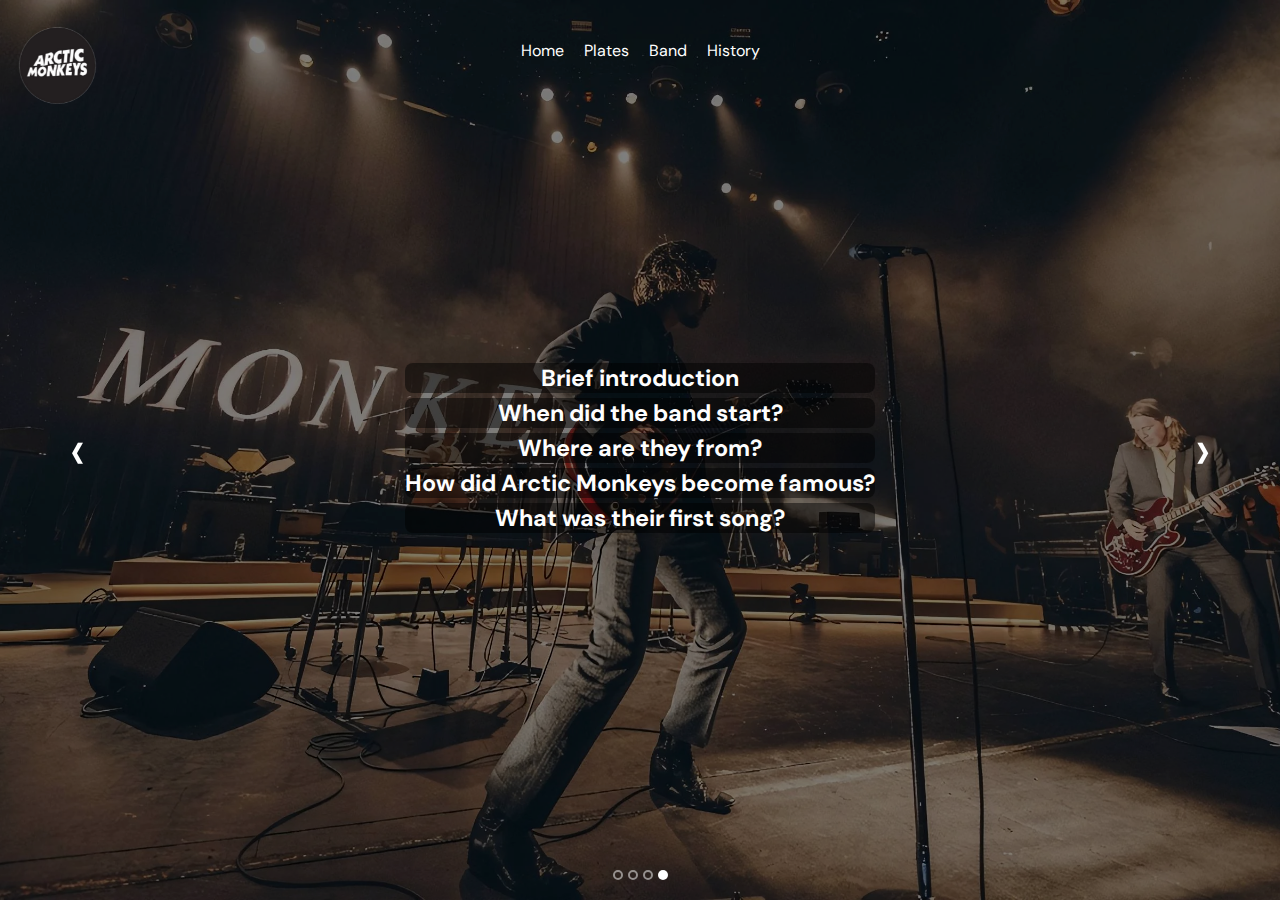
==== history.html @ 73c47a01 "first commit" ====
<!DOCTYPE html>
<html lang="en">
<head>
    <meta charset="UTF-8">
    <meta name="viewport" content="width=device-width, initial-scale=1.0">
    <title>Arctic Monkeys History</title>
    <link href="styles/style_history.css" rel="stylesheet">
    <link href="styles/page_navigation.css" rel="stylesheet">
    <link href="styles/load.css" rel="stylesheet">
    <link href="styles/transition.css" rel="stylesheet">

    <link rel="preconnect" href="https://fonts.googleapis.com">
    <link rel="preconnect" href="https://fonts.gstatic.com" crossorigin>
    <link href="https://fonts.googleapis.com/css2?family=DM+Sans:ital,opsz,wght@0,9..40,100..1000;1,9..40,100..1000&display=swap" rel="stylesheet">

</head>
<body>
    <div id="preloader"></div>
    <div class="transition transition-1 is-active"></div>

    <!-- Background Image Section -->
    <div class="background">
        <nav>
            <a href="index.html"  class="nav-item" >Home</a>
            <a href="plates.html"  class="nav-item" >Plates</a>
            <a href="members.html"  class="nav-item" >Band</a>
            <a href="history.html"  class="nav-item active" >History</a>
            
        </nav>

        <img src="img/pngwing.com.png" alt="Arctic Monkeys Logo" class="vinyl-picture">

        <div class="text_box">
            <div class="text n1">
                <h3>Brief introduction</h3>
                <img src="https://i.giphy.com/media/v1.Y2lkPTc5MGI3NjExcWcwcWcyd3l0b2VkY3ZtNGFhdWJpejE3dmM3Mnhjd21sZjZlZ25oMCZlcD12MV9pbnRlcm5hbF9naWZfYnlfaWQmY3Q9Zw/dgKmzcJtEw2NbOXWzP/giphy.gif" alt="Arctic Monkeys GIF" style="display: none;"">
                <p class="textp" style="display: none;"> 
                    Unless you've been living under a soundproof rock for the last two decades, you will have undoubtedly heard of the legendary Arctic Monkeys. Churning out hits such as 'I Bet You Look Good On The Dancefloor', 'When The Sun Goes Down' and 'R U Mine?', the band have achieved monumental world-wide fame with their ever-changing sound since they burst onto the music scene in 2005.
                    After the release of their seventh album 'The Car', them finishing the UK leg of their tour AND a packed Glastonbury 2023 headline slot, it's a good time to get to know the 'Why'd You Only Call Me When You're High?' legends. Want to know more about what they're working on now? Keep reading...
                </p>
            </div>
            <div class="text n2">
                <h3>When did the band start?</h3>
                <img src="https://i.giphy.com/media/v1.Y2lkPTc5MGI3NjExcnh6OGxqcGJ2YmFndGo3dzBrcHMzcndnNXNwdjJjdG15bjA3NnNtcSZlcD12MV9pbnRlcm5hbF9naWZfYnlfaWQmY3Q9Zw/wzjTxJvKUfhG8/giphy.gif" alt="Arctic Monkeys GIF" style="display: none;"">
                <p class="textp" style="display: none;">
                    Arctic Monkeys started back in 2002, as an instrumental only group. Alex and Matt, who were close friends and neighbours at the time, teamed up with their pal Andy to form the group. After the addition of Jamie, the Arctic Monkeys played their first official gig in 2003 and soon began recording demo tracks.
                </p>
    
            </div>
            <div class="text n3">
                 <h3>Where are they from?</h3>
                 <img src="https://i.giphy.com/media/v1.Y2lkPTc5MGI3NjExMDZ0am9zMnhremRid3RvcXlmcHJ3ajVmbWU0MXh0czhzdXE3dWpkMSZlcD12MV9pbnRlcm5hbF9naWZfYnlfaWQmY3Q9Zw/4TxZJh444pLAk/giphy.gif" alt="Arctic Monkeys GIF" style="display: none;"">
                 <p class="textp" style="display: none;">
                    The Arctic Monkeys are from Sheffield in South Yorkshire, England. The band’s first ever gig in 2003 was at a pub in Sheffield City Centre called The Grapes.
                 </p>
    
            </div>
            <div class="text n4">
                <h3>How did Arctic Monkeys become famous?</h3>
                <img src="https://i.giphy.com/media/v1.Y2lkPTc5MGI3NjExaWNqanF2c3EwMHplNGo4ejFxZmdlZmttcjZ4YmJhdzNwdmpnaGR3MiZlcD12MV9pbnRlcm5hbF9naWZfYnlfaWQmY3Q9Zw/7M132ZOf5rUqY/giphy.gif" alt="Arctic Monkeys GIF" style="display: none;"">
                <p class="textp" style="display: none;">
                    The Arctic Monkeys began to gain popularity as they handed out CDs, containing their 18 demo tracks, at various gigs. The group also gained quite the following on the social media platform MySpace, and are now described as one of the first bands to come to the public’s attention through the Internet.

                    The band’s large following on MySpace aided them in the promotion of their debut EP 'Five Minutes with Arctic Monkeys', which was released in 2005. Following on from this - when performing on the Carling Stage, reserved for unsigned/less known bands, at both Reading and Leeds Festivals, the gang attracted an unusually large crowd.

                    In their early days, Arctic Monkeys would attend, and often play support, at fellow Sheffield band Milburn's gigs. Many fans have since drawn comparisons between the two bands' music, claiming there is a striking similarity between their chords and lyrics.
                </p>
    
            </div>
            <div class="text n5">
                <h3>What was their first song?</h3>
                <img src="https://i.giphy.com/media/v1.Y2lkPTc5MGI3NjExdnRrajNjeGJ6dWs3dDc5Ynl0M3F6eHpjaGs3b3Z1aWhmYWloNmFjdyZlcD12MV9pbnRlcm5hbF9naWZfYnlfaWQmY3Q9Zw/xUPGcgj5L4aifVZdza/giphy.gif" alt="Arctic Monkeys GIF" style="display: none;"">
                <p class="textp"style="display: none;">
                    Despite recording multiple demo tracks from the moment they formed back in 2002, the Arctic Monkeys first official single was the iconic ‘I Bet You Look Good on the Dancefloor’. The debut track was released in October 2005, and flew straight to the Number 1 spot on the UK Singles Chart.

                    The track, which featured on their 2006 debut album ‘Whatever People Say I Am, That's What I'm Not’, was ranked Number 7 on NME's list of The 500 Greatest Songs of All Time and was nominated for multiple awards.
                </p>
            </div>
        </div>

        <button class="close-button" style="display: none;">&times;</button>
        <aside class="whole-text">
            
            <figure class="object">

            </figure>

        </aside>

        <button class="arrow left-arrow">&#8249;</button> <!-- Left Arrow -->
        <button class="arrow right-arrow">&#8250;</button> <!-- Right Arrow -->

        <div class="indicator-container">
            <div class="indicator"></div>
            <div class="indicator"></div>
            <div class="indicator"></div>
            <div class="indicator active"></div>
        </div>
    </div>
    <script src="scripts/nav_script.js"></script>
    <script src="scripts/load_script.js"></script>
    <script src="scripts/transition.js"></script>
    <script src="scripts/history_script.js"></script>
    <script src="scripts/x_button_script.js"></script>


   

</body>
</html>
---- styles/style_history.css ----
* {
    margin: 0;
    padding: 0;
    box-sizing: border-box;
}

body, html {
    height: 100%;
    font-family: Arial, sans-serif;
}

/* Background Image */
.background {   
    height: 100vh;
    display: flex;
    flex-direction: column;
    justify-content: center;
    align-items: center;
    text-align: center;
    position: relative;
}

.background::before{
    content: "";
    position: absolute;
    top: 0;
    left: 0;
    width: 100%;
    height: 100%;
    background-image: url('../img/history.webp');
    background-size: cover;
    background-position: center;
    filter: brightness(0.5) contrast(1.1); /* Apply filter only to the background image */
    z-index: -2;
}
.text_box{
    color: white;
    font-family: "DM Sans", sans-serif;
    font-optical-sizing: auto;
    font-style: normal;
    font-size: 20px;
    cursor: pointer;
}

h3 {
    color: #fefefe;
    position: relative;
    margin-bottom: 5px;  /* Padding to create space inside the background */
    z-index: 1;
    transition: color 0.3s ease, margin-bottom 0.3s ease, margin-top 0.3s ease;
}

h3::before{
    content: "";
    width: 100%;
    height: 100%;
    position: absolute;
    top: 0;
    left: 0;
    background-color: rgba(0, 0, 0, 0.8);
    border-radius: 8px;  /* Rounded corners */
    opacity: 0.6;  /* White background with 80% opacity */
    z-index: -1;
    transition: background-color 0.3s ease, opacity 0.3s ease;
}

h3:hover {
    color: #a6a087;  /* Change text color on hover */
    transform: scale(1.1);
    margin-bottom: 10px;
    margin-top: 10px;
}

h3:hover::before {  
    background-color: rgba(0, 0, 0, 0.8);  /* Darken the background on hover */
    opacity: 0.8;  /* Make the background more opaque */
}

.text.hidden {
    opacity: 0;
    pointer-events: none;
    transition: opacity 0.3s ease;
}

/* Styles for the scrollable aside */
aside.whole-text {
    width: 80%;  /* Adjust the width as needed */
    max-height: 100vh;  /* Fixed height for scrolling */
    background-color: rgba(0, 0, 0, 0.8);  /* Light background for readability */
    border: 15px;
    border-color: rgba(0, 0, 0, 0);
    border-radius: 10px;  /* Rounded corners */
    padding: 20px;
    top: 15%;
    border-style:solid;
    left: 10%;
    right: 10%;
    bottom: 8%;
    overflow-y: auto;
    justify-content: center;
    align-items: center;
    box-shadow: 0px 4px 10px rgba(0, 0, 0, 0.2);  
    position: absolute;
    display: none;
}

/* Styles for the GIF */
aside.whole-text .object {
    width: 100%;
    height: auto;
    margin-bottom: 20px;  /* Space between the GIF and the text */
}

aside.whole-text img {
    width: 100%;  
    height: auto; 
    border-radius: 10px;  
}

/* Styles for the text in aside */
aside.whole-text p {
    color: #ffffff;
    font-size: 16px;
    line-height: 1.6;
    font-family: "DM Sans", sans-serif;
    text-align: left;
}

.slider-container {
    overflow: hidden;
}

.slider-content {
    display: flex;
    transition: transform 0.3s ease-in-out;
}

.slider-content > .object {
    margin: 20px 0;  /* Top and bottom space for sliding elements */
    padding: 0;
    transition: margin 0.3s ease-in-out;
}

::-webkit-scrollbar {
    width: 12px; /* Width of the scrollbar */
    border-radius: 20px;
}

::-webkit-scrollbar-thumb {
    background-color: #888; /* Color of the draggable part of the scrollbar */
    border-radius: 6px; /* Rounded corners for the scrollbar thumb */
}

::-webkit-scrollbar-thumb:hover {
    background-color: #b3b1b1; /* Color of the scrollbar thumb on hover */
}

::-webkit-scrollbar-track {
    background: #3e3e3e; /* Background of the scrollbar track */
    border-radius: 20px;
}

.close-button {
    position: absolute;
    background-color: rgba(0, 0, 0, 0.8);
    border-radius: 10px;
    width: 3%;
    color: white;
    font-size: 30px;
    border: none;
    cursor: pointer;
    z-index: 4;
    right: 10%;
    top: 9%;
}

.close-button:hover {
    color: #a6a087;  /* Color change on hover */
}
---- styles/page_navigation.css ----
/* Navigation Menu */
nav {
    position: absolute;
    top: 40px;
    left: 50%;
    transform: translateX(-50%);
    display: flex;
    gap: 20px;
}

nav a {
    color: white;
    text-decoration: none;
    font-size: 16px;
    font-weight: 400;
    font-family: "DM Sans", sans-serif;
    font-optical-sizing: auto;
    font-style: normal;
    transition: color 0.3s ease;
}

nav a:hover {
    color: rgba(255, 255, 255, 0.3);
}

.indicator-container {
    display: flex;
    justify-content: center;
    position: fixed; /* Fixed position at the bottom */
    bottom: 20px; /* Distance from the bottom of the screen */
    gap: 5px; /* Space between dots */
}

/* Dot Indicators */
.indicator {
    height: 10px; /* Height of the dot */
    width: 10px; /* Width of the dot */
    border-color: rgba(255, 255, 255, 0.5); /* Color of the dot */
    border-radius: 50%; /* Make it a circle */;
    border-style: solid;
    border-width: 2px;
    transition: background-color 0.3s ease; /* Smooth transition for the dot */
}

.indicator.active {
    background-color: white; /* Highlight active dot */
}


.arrow {
    position: fixed; /* Fixed position on the sides */
    top: 50%;
    transform: translateY(-50%);
    border: none;
    padding: 10px;
    cursor: pointer;
    z-index: 1;
    font-size: 60px; /* Arrow size */
    color: white;
    background: transparent; /* Make background transparent */
    transition: color 0.3s ease; /* Smooth color transition on hover */
    font-family: "DM Sans", sans-serif;
    font-optical-sizing: auto;
    font-style: normal;
}

.arrow:hover{
    color: rgba(255, 255, 255, 0.3);
}

.left-arrow {
    left: 60px; /* Position left */
}

.right-arrow {
    right: 60px; /* Position right */
}

.right-arrow,
.left-arrow {
    opacity: 1; /* Default opacity */
    transition: opacity 0.3s ease; /* Transition for smooth fade-out */
}

.right-arrow.hidden,
.left-arrow.hidden {
    opacity: 0; /* Fade out opacity */
    pointer-events: none; /* Prevent interaction when hidden */
}

/* Arctic Monkeys Vinyl Text */
.vinyl-picture {
    position: fixed; 
    top: 3%; 
    left: 1.5%; 
    width: 6%; 
    height: auto; 
    z-index: 98; 
    transition: transform 0.3s ease; 
}

.vinyl-picture:hover {
    transform: scale(1.1); /* Scale up slightly when hovered */
}
---- styles/load.css ----
#preloader{
    background: #000 url(../img/giphy.gif) no-repeat center center;
    background-size: 15%; /* Cover the whole screen */
    background-position: center; /* Center the background */
    height: 100vh;
    width: 100%;
    position: fixed;
    z-index: 100;
}
---- styles/transition.css ----
.transition-1{
    position: fixed;
    top: 0;
    left: 0;
    right: 0;
    bottom: 0;
    z-index: 99;
    background-color: #000;
    opacity: 0;
    pointer-events: none;
    transition: 0.5s ease-out;
    
}

.transition-1.is-active {
    opacity: 1;
    pointer-events: all;
}
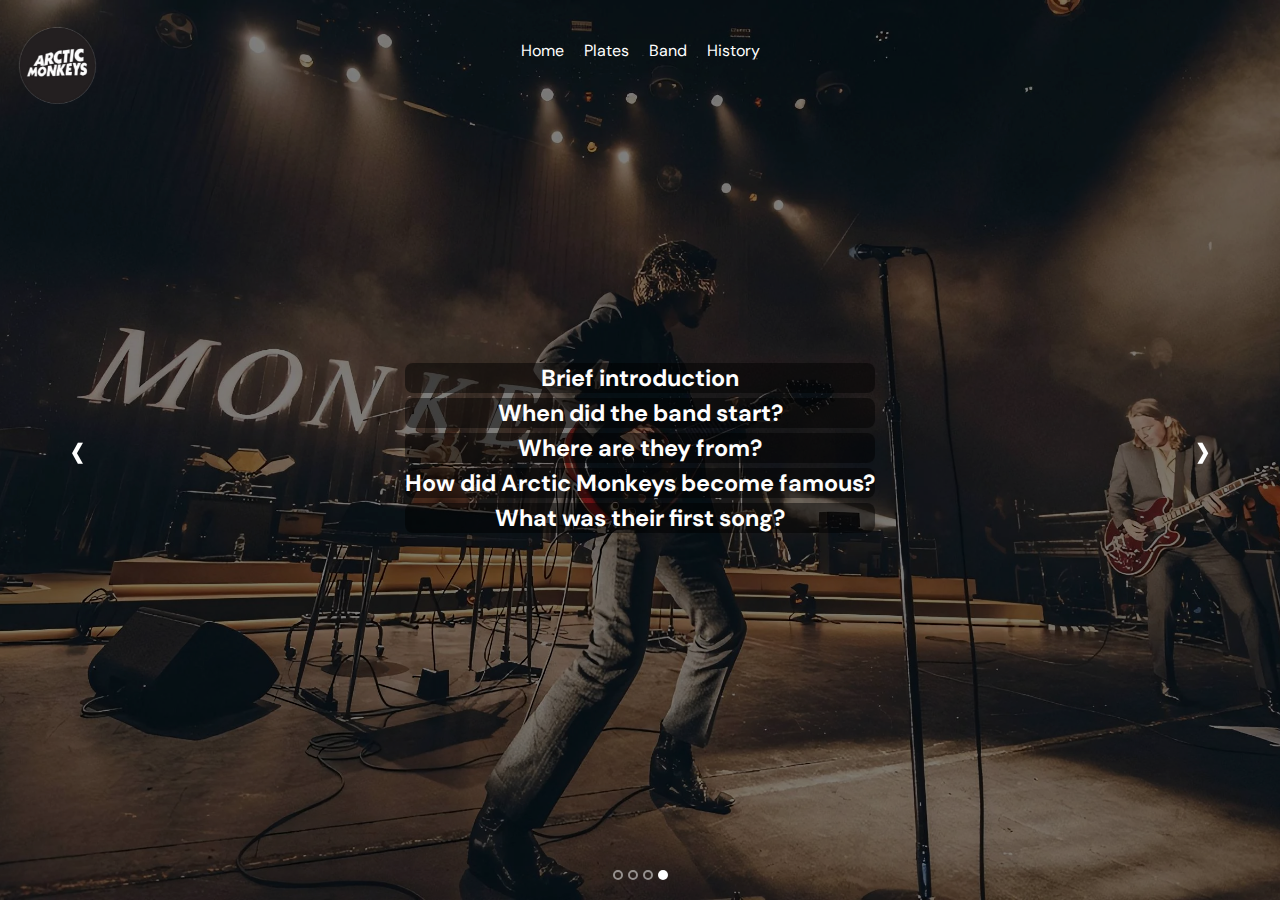
==== commit 687f3fa9: "first commit" ====
--- a/history.html
+++ b/history.html
@@ -4,6 +4,7 @@
     <meta charset="UTF-8">
     <meta name="viewport" content="width=device-width, initial-scale=1.0">
     <title>Arctic Monkeys History</title>
+    <link rel="icon" href="img/pngwing.com.png" type="image/x-icon">
     <link href="styles/style_history.css" rel="stylesheet">
     <link href="styles/page_navigation.css" rel="stylesheet">
     <link href="styles/load.css" rel="stylesheet">
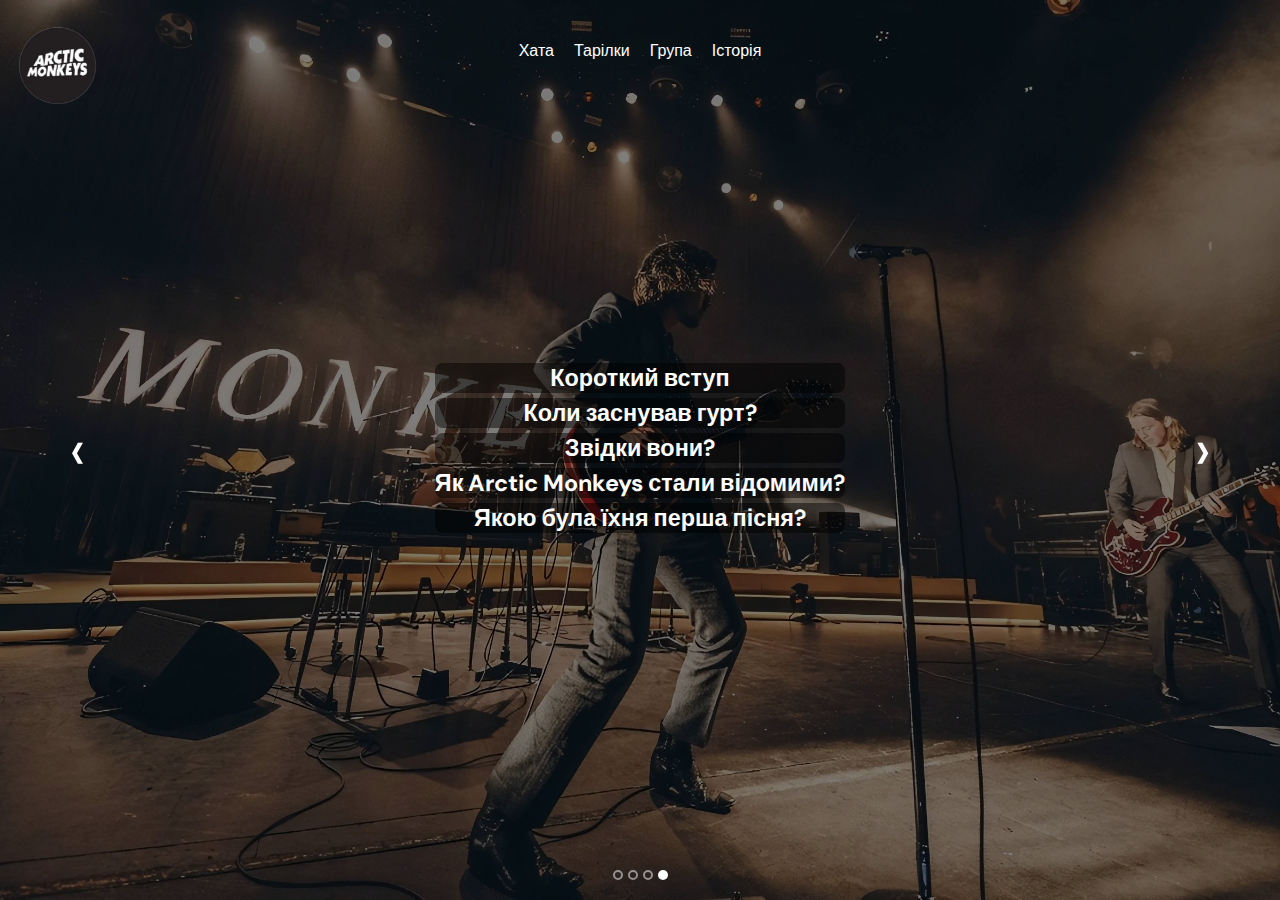
==== commit 8132f64f: "translated text" ====
--- a/history.html
+++ b/history.html
@@ -22,59 +22,61 @@
     <!-- Background Image Section -->
     <div class="background">
         <nav>
-            <a href="index.html"  class="nav-item" >Home</a>
-            <a href="plates.html"  class="nav-item" >Plates</a>
-            <a href="members.html"  class="nav-item" >Band</a>
-            <a href="history.html"  class="nav-item active" >History</a>
+            <a href="index.html"  class="nav-item" >Хата</a>
+            <a href="plates.html"  class="nav-item" >Тарілки</a>
+            <a href="members.html"  class="nav-item" >Група</a>
+            <a href="history.html"  class="nav-item active" >Історія</a>
             
         </nav>
 
-        <img src="img/pngwing.com.png" alt="Arctic Monkeys Logo" class="vinyl-picture">
+        <a href="index.html">
+            <img src="img/pngwing.com.png" alt="Arctic Monkeys Logo" class="vinyl-picture">
+        </a>
 
         <div class="text_box">
             <div class="text n1">
-                <h3>Brief introduction</h3>
+                <h3>Короткий вступ</h3>
                 <img src="https://i.giphy.com/media/v1.Y2lkPTc5MGI3NjExcWcwcWcyd3l0b2VkY3ZtNGFhdWJpejE3dmM3Mnhjd21sZjZlZ25oMCZlcD12MV9pbnRlcm5hbF9naWZfYnlfaWQmY3Q9Zw/dgKmzcJtEw2NbOXWzP/giphy.gif" alt="Arctic Monkeys GIF" style="display: none;"">
                 <p class="textp" style="display: none;"> 
-                    Unless you've been living under a soundproof rock for the last two decades, you will have undoubtedly heard of the legendary Arctic Monkeys. Churning out hits such as 'I Bet You Look Good On The Dancefloor', 'When The Sun Goes Down' and 'R U Mine?', the band have achieved monumental world-wide fame with their ever-changing sound since they burst onto the music scene in 2005.
-                    After the release of their seventh album 'The Car', them finishing the UK leg of their tour AND a packed Glastonbury 2023 headline slot, it's a good time to get to know the 'Why'd You Only Call Me When You're High?' legends. Want to know more about what they're working on now? Keep reading...
+                    Якщо ви не жили під звуконепроникною скелею останні два десятиліття, ви, безсумнівно, чули про легендарних Arctic Monkeys. Випускаючи такі хіти, як «I Bet You Look Good On The Dancefloor», «When The Sun Goes Down» і «R U Mine?», гурт здобув монументальну всесвітню популярність завдяки своєму звучанню, яке постійно змінюється, відтоді як вони увірвалися на музична сцена 2005 року.
+                    Після випуску їхнього сьомого альбому «The Car», завершення британської частини туру ТА переповненого місця для заголовків Гластонбері 2023, настав час познайомитися з «Why'd You Call Me Only When You're High» ?' легенди. Хочете дізнатися більше про те, над чим вони зараз працюють? Продовжуйте читати...
                 </p>
             </div>
             <div class="text n2">
-                <h3>When did the band start?</h3>
+                <h3>Коли заснував гурт?</h3>
                 <img src="https://i.giphy.com/media/v1.Y2lkPTc5MGI3NjExcnh6OGxqcGJ2YmFndGo3dzBrcHMzcndnNXNwdjJjdG15bjA3NnNtcSZlcD12MV9pbnRlcm5hbF9naWZfYnlfaWQmY3Q9Zw/wzjTxJvKUfhG8/giphy.gif" alt="Arctic Monkeys GIF" style="display: none;"">
                 <p class="textp" style="display: none;">
-                    Arctic Monkeys started back in 2002, as an instrumental only group. Alex and Matt, who were close friends and neighbours at the time, teamed up with their pal Andy to form the group. After the addition of Jamie, the Arctic Monkeys played their first official gig in 2003 and soon began recording demo tracks.
+                    Arctic Monkeys почали свою діяльність у 2002 році як інструментальний гурт. Алекс і Метт, які на той час були близькими друзями та сусідами, об’єдналися зі своїм другом Енді, щоб створити групу. Після додавання Джеймі Arctic Monkeys відіграли свій перший офіційний концерт у 2003 році і незабаром почали записувати демо-треки.
                 </p>
     
             </div>
             <div class="text n3">
-                 <h3>Where are they from?</h3>
+                 <h3>Звідки вони?</h3>
                  <img src="https://i.giphy.com/media/v1.Y2lkPTc5MGI3NjExMDZ0am9zMnhremRid3RvcXlmcHJ3ajVmbWU0MXh0czhzdXE3dWpkMSZlcD12MV9pbnRlcm5hbF9naWZfYnlfaWQmY3Q9Zw/4TxZJh444pLAk/giphy.gif" alt="Arctic Monkeys GIF" style="display: none;"">
                  <p class="textp" style="display: none;">
-                    The Arctic Monkeys are from Sheffield in South Yorkshire, England. The band’s first ever gig in 2003 was at a pub in Sheffield City Centre called The Grapes.
+                    Арктичні Мавпи виходять із Південного Шеффілда в його Йоркшир, Англія. Перший концерт гурту в 2003 році відбувся в пабі The Grapes в центрі міста Шеффілд.
                  </p>
     
             </div>
             <div class="text n4">
-                <h3>How did Arctic Monkeys become famous?</h3>
+                <h3>Як Arctic Monkeys стали відомими?</h3>
                 <img src="https://i.giphy.com/media/v1.Y2lkPTc5MGI3NjExaWNqanF2c3EwMHplNGo4ejFxZmdlZmttcjZ4YmJhdzNwdmpnaGR3MiZlcD12MV9pbnRlcm5hbF9naWZfYnlfaWQmY3Q9Zw/7M132ZOf5rUqY/giphy.gif" alt="Arctic Monkeys GIF" style="display: none;"">
                 <p class="textp" style="display: none;">
-                    The Arctic Monkeys began to gain popularity as they handed out CDs, containing their 18 demo tracks, at various gigs. The group also gained quite the following on the social media platform MySpace, and are now described as one of the first bands to come to the public’s attention through the Internet.
+                    Arctic Monkeys почали набувати популярності, роздаючи на різних концертах компакт-диски з 18 демо-треками. Група також завоювала чимало прихильників на платформі соціальних медіа MySpace, і зараз її описують як одну з перших груп, яка привернула увагу публіки через Інтернет.
 
-                    The band’s large following on MySpace aided them in the promotion of their debut EP 'Five Minutes with Arctic Monkeys', which was released in 2005. Following on from this - when performing on the Carling Stage, reserved for unsigned/less known bands, at both Reading and Leeds Festivals, the gang attracted an unusually large crowd.
+                    Велика кількість прихильників гурту на MySpace допомогла їм у просуванні їхнього дебютного міні-альбому «Five Minutes with Arctic Monkeys», який вийшов у 2005 році. Після цього – під час виступу на сцені Carling Stage, призначеній для невідомих/невідомих груп, на як на Редінгському, так і на Лідському фестивалях, група зібрала надзвичайно великий натовп.
 
-                    In their early days, Arctic Monkeys would attend, and often play support, at fellow Sheffield band Milburn's gigs. Many fans have since drawn comparisons between the two bands' music, claiming there is a striking similarity between their chords and lyrics.
+                    На початку свого існування Arctic Monkeys відвідували та часто виступали на підтримці концертів колег із Шеффілда Мілберна. З тих пір багато шанувальників порівнювали музику двох гуртів, стверджуючи, що між їхніми акордами та текстами є разюча схожість.
                 </p>
     
             </div>
             <div class="text n5">
-                <h3>What was their first song?</h3>
+                <h3>Якою була їхня перша пісня?</h3>
                 <img src="https://i.giphy.com/media/v1.Y2lkPTc5MGI3NjExdnRrajNjeGJ6dWs3dDc5Ynl0M3F6eHpjaGs3b3Z1aWhmYWloNmFjdyZlcD12MV9pbnRlcm5hbF9naWZfYnlfaWQmY3Q9Zw/xUPGcgj5L4aifVZdza/giphy.gif" alt="Arctic Monkeys GIF" style="display: none;"">
                 <p class="textp"style="display: none;">
-                    Despite recording multiple demo tracks from the moment they formed back in 2002, the Arctic Monkeys first official single was the iconic ‘I Bet You Look Good on the Dancefloor’. The debut track was released in October 2005, and flew straight to the Number 1 spot on the UK Singles Chart.
+                    Незважаючи на те, що з моменту заснування у 2002 році Arctic Monkeys записали кілька демо-треків, першим офіційним синглом Arctic Monkeys став культовий «I Bet You Look Good on the Dancefloor». Дебютний трек був випущений у жовтні 2005 року і відразу посів перше місце в UK Singles Chart.
 
-                    The track, which featured on their 2006 debut album ‘Whatever People Say I Am, That's What I'm Not’, was ranked Number 7 on NME's list of The 500 Greatest Songs of All Time and was nominated for multiple awards.
+                    Трек, який увійшов до їхнього дебютного альбому 2006 року «Whatever People Say I Am, That's What I'm Not», посів сьоме місце в списку NME «500 найкращих пісень усіх часів» і був номінований на кілька нагород.
                 </p>
             </div>
         </div>
